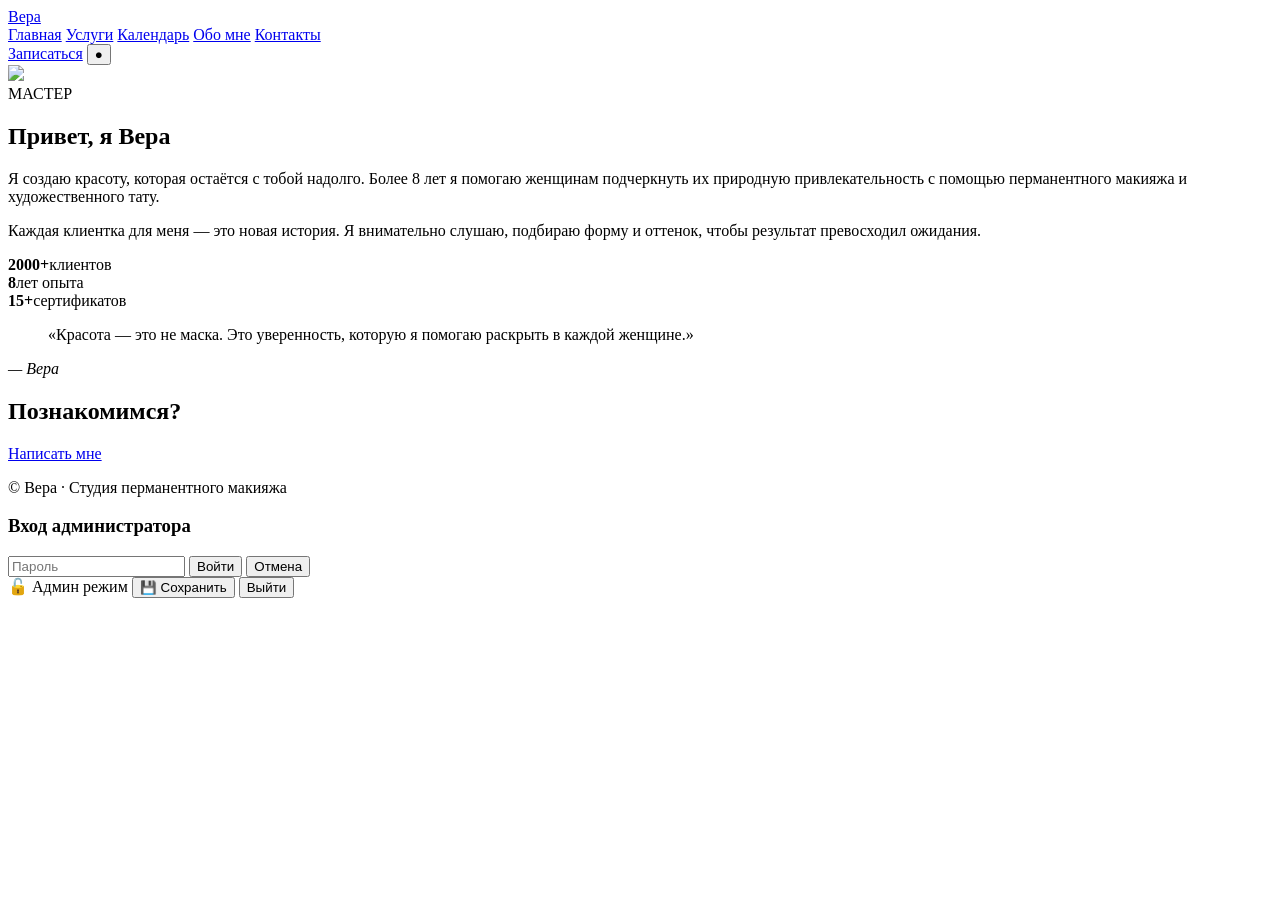
==== about.html @ 4f4e4d84 "Fix cache issues - load only from GitHub" ====
<!DOCTYPE html>
<html lang="ru">
<head>
<meta charset="UTF-8">
<title>Обо мне — Вера</title>
<meta name="viewport" content="width=device-width, initial-scale=1.0, maximum-scale=1.0">
<meta http-equiv="Cache-Control" content="no-cache, no-store, must-revalidate">
<meta http-equiv="Pragma" content="no-cache">
<meta http-equiv="Expires" content="0">
<link rel="stylesheet" href="css/style.css">
</head>
<body>

<header id="header">
  <a href="index.html" class="logo" data-edit="site-name">Вера</a>
  <nav>
    <a href="index.html" data-edit="nav-home">Главная</a>
    <a href="services.html" data-edit="nav-services">Услуги</a>
    <a href="calendar.html" data-edit="nav-calendar">Календарь</a>
    <a href="about.html" data-edit="nav-about">Обо мне</a>
    <a href="contacts.html" data-edit="nav-contacts">Контакты</a>
  </nav>
  <a href="https://t.me/+79506960909" class="btn-book" data-edit="btn-book">Записаться</a>
  <button id="adminBtn">●</button>
</header>

<section class="about-section">
  <div class="about-photo">
    <img src="https://images.unsplash.com/photo-1494790108377-be9c29b29330?w=800&q=80" data-edit-img="about-img">
  </div>
  <div class="about-text">
    <span class="about-label" data-edit="about-label">МАСТЕР</span>
    <h1 data-edit="about-h1">Привет, я Вера</h1>
    <p data-edit="about-p1">Я создаю красоту, которая остаётся с тобой надолго. Более 8 лет я помогаю женщинам подчеркнуть их природную привлекательность с помощью перманентного макияжа и художественного тату.</p>
    <p data-edit="about-p2">Каждая клиентка для меня — это новая история. Я внимательно слушаю, подбираю форму и оттенок, чтобы результат превосходил ожидания.</p>
    <div class="stats">
      <div><b data-edit="stat-1-num">2000+</b><span data-edit="stat-1-lbl">клиентов</span></div>
      <div><b data-edit="stat-2-num">8</b><span data-edit="stat-2-lbl">лет опыта</span></div>
      <div><b data-edit="stat-3-num">15+</b><span data-edit="stat-3-lbl">сертификатов</span></div>
    </div>
  </div>
</section>

<section class="quote-section">
  <blockquote data-edit="quote-text">«Красота — это не маска. Это уверенность, которую я помогаю раскрыть в каждой женщине.»</blockquote>
  <cite data-edit="quote-author">— Вера</cite>
</section>

<section id="cta-block">
  <h2 data-edit="about-cta-title">Познакомимся?</h2>
  <a href="https://t.me/+79506960909" class="big-btn" data-edit="about-cta-btn">Написать мне</a>
</section>

<footer>
  <p data-edit="footer-text">© Вера · Студия перманентного макияжа</p>
</footer>

<div id="adminModal" class="admin-modal">
  <div class="admin-box">
    <h3>Вход администратора</h3>
    <input type="password" id="adminPass" placeholder="Пароль">
    <button id="adminLogin">Войти</button>
    <button id="adminClose">Отмена</button>
  </div>
</div>
<div id="adminPanel" class="admin-panel">
  <span>🔓 Админ режим</span>
  <button id="adminSave">💾 Сохранить</button>
  <button id="adminLogout">Выйти</button>
</div>

<script src="js/github-sync.js"></script>
<script src="js/main.js"></script>
</body>
</html>
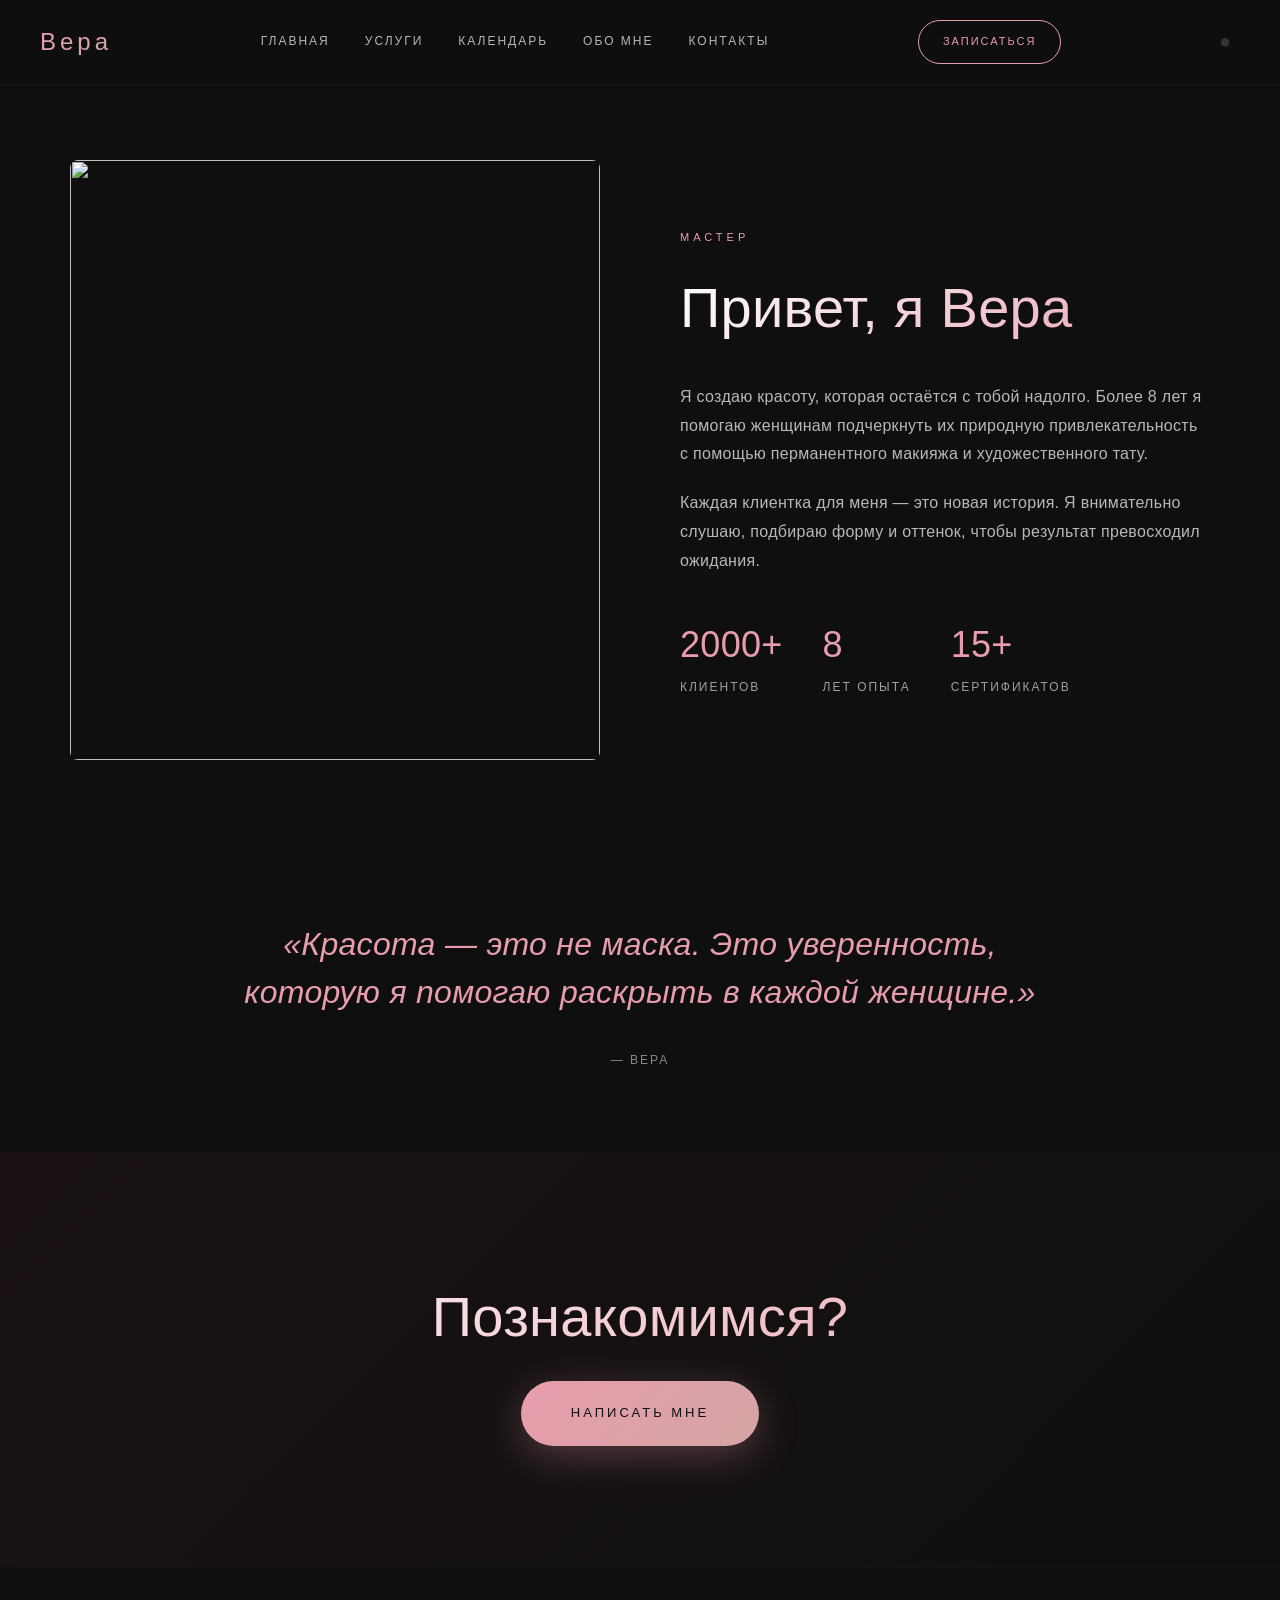
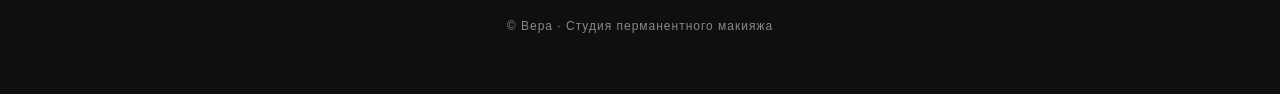
==== commit eb87b738: "Добавлена кнопка Редактировать и постоянная авторизация админа - Авторизация теперь сохраняется в lo" ====
--- a/about.html
+++ b/about.html
@@ -21,6 +21,7 @@
     <a href="contacts.html" data-edit="nav-contacts">Контакты</a>
   </nav>
   <a href="https://t.me/+79506960909" class="btn-book" data-edit="btn-book">Записаться</a>
+  <button id="editBtn" class="btn-edit" style="display:none">✏ Редактировать</button>
   <button id="adminBtn">●</button>
 </header>
 
--- a/css/style.css
+++ b/css/style.css
@@ -0,0 +1,387 @@
+/* === RESET === */
+*{margin:0;padding:0;box-sizing:border-box;-webkit-tap-highlight-color:transparent}
+html,body{overflow-x:hidden}
+body{
+  font-family:'Helvetica Neue',Arial,sans-serif;
+  background:#0f0f0f;color:#fff;
+  font-weight:300;letter-spacing:0.3px;
+  line-height:1.6;
+}
+a{color:inherit;text-decoration:none}
+img{max-width:100%;display:block}
+
+/* === PRELOADER === */
+#loader{
+  position:fixed;inset:0;background:#0f0f0f;z-index:9999;
+  display:flex;flex-direction:column;align-items:center;justify-content:center;
+  transition:opacity .8s;
+}
+#loader.hide{opacity:0;pointer-events:none}
+.loader-timeline{display:flex;align-items:center;gap:20px;margin-bottom:30px;font-size:11px;letter-spacing:3px;color:#888}
+.loader-timeline .line{width:120px;height:1px;background:#444}
+.loader-bar{width:200px;height:2px;background:#222;overflow:hidden}
+.loader-fill{height:100%;background:#e89dac;animation:fill 2s ease forwards}
+@keyframes fill{from{width:0}to{width:100%}}
+.loader-name{margin-top:30px;font-size:32px;letter-spacing:8px;font-weight:200}
+
+/* === HEADER === */
+#header{
+  position:fixed;top:0;left:0;right:0;z-index:100;
+  display:flex;align-items:center;justify-content:space-between;
+  padding:20px 40px;
+  background:rgba(15,15,15,0.85);
+  backdrop-filter:blur(20px);
+  -webkit-backdrop-filter:blur(20px);
+  border-bottom:1px solid rgba(255,255,255,0.05);
+}
+.logo{
+  font-size:24px;font-weight:300;letter-spacing:4px;
+  background:linear-gradient(135deg,#e89dac,#d4a5a5);
+  -webkit-background-clip:text;-webkit-text-fill-color:transparent;
+  background-clip:text;
+}
+#header nav{display:flex;gap:35px}
+#header nav a{
+  font-size:12px;letter-spacing:2px;text-transform:uppercase;
+  opacity:0.7;transition:opacity .3s;
+}
+#header nav a:hover{opacity:1}
+.btn-book{
+  padding:12px 24px;
+  border:1px solid #e89dac;
+  border-radius:50px;
+  font-size:11px;letter-spacing:2px;text-transform:uppercase;
+  color:#e89dac;transition:all .3s;
+}
+.btn-book:hover{background:#e89dac;color:#0f0f0f}
+.btn-edit{
+  padding:12px 24px;
+  border:1px solid #4CAF50;
+  border-radius:50px;
+  font-size:11px;letter-spacing:2px;text-transform:uppercase;
+  color:#4CAF50;transition:all .3s;
+  background:none;cursor:pointer;
+}
+.btn-edit:hover{background:#4CAF50;color:#0f0f0f}
+#adminBtn{
+  background:none;border:none;color:#333;font-size:20px;cursor:pointer;
+  width:30px;height:30px;
+}
+#adminBtn:hover{color:#e89dac}
+
+/* === HERO === */
+#hero{
+  min-height:100vh;display:flex;align-items:center;justify-content:center;
+  text-align:center;padding:120px 20px 60px;
+  background:radial-gradient(ellipse at center,#1a1a1a 0%,#0f0f0f 70%);
+  position:relative;overflow:hidden;
+}
+#hero::before{
+  content:'';position:absolute;inset:0;
+  background:url('https://images.unsplash.com/photo-1487412947147-5cebf100ffc2?w=1920&q=80') center/cover;
+  opacity:0.15;filter:blur(2px);
+}
+.hero-text{position:relative;z-index:2}
+.hero-text h1{
+  font-size:clamp(48px,8vw,120px);
+  font-weight:200;line-height:1;
+  letter-spacing:-2px;margin-bottom:30px;
+  background:linear-gradient(135deg,#fff 0%,#e89dac 50%,#d4a5a5 100%);
+  -webkit-background-clip:text;-webkit-text-fill-color:transparent;
+  background-clip:text;
+}
+.hero-text p{
+  font-size:14px;letter-spacing:4px;text-transform:uppercase;
+  opacity:0.6;margin-bottom:40px;
+}
+.hero-cta{
+  display:inline-block;padding:18px 40px;
+  border:1px solid rgba(232,157,172,0.5);
+  border-radius:50px;
+  font-size:13px;letter-spacing:3px;text-transform:uppercase;
+  transition:all .4s;
+  background:rgba(232,157,172,0.1);
+}
+.hero-cta:hover{background:#e89dac;color:#0f0f0f;transform:translateY(-2px)}
+
+/* === WORKS GRID (стиль WeLoveNoise) === */
+#works{padding:100px 30px;max-width:1400px;margin:0 auto}
+.section-title{
+  font-size:14px;letter-spacing:4px;text-transform:uppercase;
+  text-align:center;opacity:0.5;margin-bottom:60px;
+}
+.works-grid{
+  display:grid;
+  grid-template-columns:repeat(4,1fr);
+  grid-auto-rows:200px;
+  gap:15px;
+}
+.work-item{
+  position:relative;overflow:hidden;border-radius:4px;
+  background:#1a1a1a;cursor:pointer;
+}
+.work-item.big{grid-column:span 2;grid-row:span 2}
+.work-item img{
+  width:100%;height:100%;object-fit:cover;
+  transition:transform .8s,filter .4s;
+  filter:grayscale(20%) brightness(0.8);
+}
+.work-item:hover img{transform:scale(1.08);filter:grayscale(0) brightness(1)}
+.work-item span{
+  position:absolute;bottom:20px;left:20px;
+  font-size:12px;letter-spacing:2px;text-transform:uppercase;
+  background:rgba(0,0,0,0.6);padding:8px 14px;border-radius:3px;
+  opacity:0;transform:translateY(10px);transition:all .4s;
+}
+.work-item:hover span{opacity:1;transform:translateY(0)}
+
+/* === FEATURES === */
+#features{
+  display:grid;grid-template-columns:repeat(3,1fr);
+  gap:30px;padding:80px 40px;max-width:1400px;margin:0 auto;
+}
+.feature{
+  padding:50px 30px;
+  background:linear-gradient(135deg,#1a1a1a 0%,#161616 100%);
+  border:1px solid rgba(255,255,255,0.05);
+  border-radius:8px;transition:transform .4s;
+}
+.feature:hover{transform:translateY(-8px);border-color:rgba(232,157,172,0.3)}
+.feature-num{
+  font-size:48px;font-weight:100;color:#e89dac;margin-bottom:20px;
+}
+.feature h3{
+  font-size:20px;font-weight:400;margin-bottom:15px;letter-spacing:1px;
+}
+.feature p{font-size:14px;opacity:0.6;line-height:1.7}
+
+/* === CTA BLOCK === */
+#cta-block{
+  padding:120px 30px;text-align:center;
+  background:linear-gradient(135deg,#1a1212 0%,#0f0f0f 100%);
+}
+#cta-block h2{
+  font-size:clamp(32px,5vw,56px);font-weight:200;margin-bottom:20px;
+  background:linear-gradient(135deg,#fff,#e89dac);
+  -webkit-background-clip:text;-webkit-text-fill-color:transparent;
+  background-clip:text;
+}
+#cta-block p{opacity:0.6;margin-bottom:40px;letter-spacing:2px;font-size:13px;text-transform:uppercase}
+.big-btn{
+  display:inline-block;padding:22px 50px;
+  background:linear-gradient(135deg,#e89dac,#d4a5a5);
+  color:#0f0f0f;border-radius:50px;
+  font-size:13px;letter-spacing:3px;text-transform:uppercase;font-weight:500;
+  transition:all .4s;
+  box-shadow:0 10px 40px rgba(232,157,172,0.3);
+}
+.big-btn:hover{transform:translateY(-3px);box-shadow:0 15px 50px rgba(232,157,172,0.5)}
+
+/* === PAGE HERO === */
+.page-hero{
+  padding:160px 30px 60px;text-align:center;
+}
+.page-hero h1{
+  font-size:clamp(40px,7vw,80px);font-weight:200;
+  background:linear-gradient(135deg,#fff,#e89dac);
+  -webkit-background-clip:text;-webkit-text-fill-color:transparent;
+  background-clip:text;margin-bottom:20px;
+}
+.page-hero p{opacity:0.6;letter-spacing:2px;font-size:13px;text-transform:uppercase}
+
+/* === SERVICES LIST === */
+.services-list{max-width:1200px;margin:0 auto;padding:60px 30px}
+.service-card{
+  display:grid;grid-template-columns:1fr 1fr;gap:50px;
+  align-items:center;margin-bottom:100px;
+}
+.service-card.reverse{direction:rtl}
+.service-card.reverse .service-info{direction:ltr}
+.service-card img{
+  width:100%;height:400px;object-fit:cover;border-radius:8px;
+  filter:grayscale(15%);transition:filter .4s;
+}
+.service-card:hover img{filter:grayscale(0)}
+.service-info h2{
+  font-size:36px;font-weight:300;margin-bottom:20px;letter-spacing:1px;
+}
+.service-info p{opacity:0.7;font-size:15px;line-height:1.8;margin-bottom:25px}
+.price{
+  display:inline-block;font-size:24px;color:#e89dac;font-weight:300;
+  padding:10px 25px;border:1px solid rgba(232,157,172,0.3);border-radius:50px;
+}
+
+/* === ABOUT === */
+.about-section{
+  display:grid;grid-template-columns:1fr 1fr;gap:80px;
+  max-width:1200px;margin:0 auto;padding:160px 30px 80px;
+  align-items:center;
+}
+.about-photo img{
+  width:100%;height:600px;object-fit:cover;border-radius:8px;
+  filter:grayscale(10%);
+}
+.about-label{
+  font-size:11px;letter-spacing:4px;color:#e89dac;text-transform:uppercase;
+}
+.about-text h1{
+  font-size:56px;font-weight:200;margin:15px 0 30px;
+  background:linear-gradient(135deg,#fff,#e89dac);
+  -webkit-background-clip:text;-webkit-text-fill-color:transparent;
+  background-clip:text;
+}
+.about-text p{opacity:0.7;margin-bottom:20px;line-height:1.8}
+.stats{display:flex;gap:40px;margin-top:40px}
+.stats > div{display:flex;flex-direction:column}
+.stats b{font-size:36px;color:#e89dac;font-weight:200}
+.stats span{font-size:12px;letter-spacing:2px;opacity:0.6;text-transform:uppercase;margin-top:5px}
+
+.quote-section{
+  text-align:center;padding:80px 30px;max-width:900px;margin:0 auto;
+}
+.quote-section blockquote{
+  font-size:clamp(20px,3vw,32px);font-weight:200;font-style:italic;
+  line-height:1.5;margin-bottom:30px;
+  color:#e89dac;
+}
+.quote-section cite{opacity:0.5;letter-spacing:2px;font-size:12px;text-transform:uppercase;font-style:normal}
+
+/* === CONTACTS === */
+.contacts-section{
+  max-width:1100px;margin:0 auto;padding:160px 30px 80px;text-align:center;
+}
+.contacts-section h1{
+  font-size:clamp(40px,6vw,72px);font-weight:200;margin-bottom:15px;
+  background:linear-gradient(135deg,#fff,#e89dac);
+  -webkit-background-clip:text;-webkit-text-fill-color:transparent;
+  background-clip:text;
+}
+.contacts-section > p{opacity:0.6;letter-spacing:2px;font-size:13px;text-transform:uppercase;margin-bottom:60px}
+.contacts-grid{
+  display:grid;grid-template-columns:repeat(2,1fr);gap:20px;margin-bottom:60px;
+}
+.contact-card{
+  padding:40px 30px;
+  background:linear-gradient(135deg,#1a1a1a,#161616);
+  border:1px solid rgba(255,255,255,0.05);
+  border-radius:8px;
+  display:flex;flex-direction:column;align-items:center;gap:10px;
+  transition:all .4s;
+}
+.contact-card:hover{
+  transform:translateY(-5px);border-color:rgba(232,157,172,0.4);
+  background:linear-gradient(135deg,#1f1818,#161616);
+}
+.contact-icon{font-size:32px;color:#e89dac;margin-bottom:10px}
+.contact-card b{font-size:18px;font-weight:400;letter-spacing:1px}
+.contact-card span{font-size:13px;opacity:0.6}
+.address-block{
+  padding:40px;border-top:1px solid rgba(255,255,255,0.05);
+}
+.address-block h3{font-size:14px;letter-spacing:3px;text-transform:uppercase;color:#e89dac;margin-bottom:15px}
+.address-block p{opacity:0.7;margin-bottom:8px}
+
+/* === FOOTER === */
+footer{
+  padding:50px 30px;text-align:center;
+  border-top:1px solid rgba(255,255,255,0.05);
+  opacity:0.5;font-size:12px;letter-spacing:1px;
+}
+footer p{margin-bottom:8px}
+
+/* === ADMIN === */
+.admin-modal{
+  display:none;position:fixed;inset:0;background:rgba(0,0,0,0.9);
+  z-index:10000;align-items:center;justify-content:center;
+}
+.admin-modal.show{display:flex}
+.admin-box{
+  background:#1a1a1a;padding:40px;border-radius:8px;
+  border:1px solid rgba(232,157,172,0.3);
+  display:flex;flex-direction:column;gap:15px;min-width:300px;
+}
+.admin-box h3{font-weight:300;letter-spacing:2px;margin-bottom:10px}
+.admin-box input{
+  padding:14px;background:#0f0f0f;border:1px solid #333;
+  color:#fff;border-radius:4px;font-size:14px;
+}
+.admin-box button{
+  padding:12px;background:#e89dac;color:#0f0f0f;border:none;
+  border-radius:4px;cursor:pointer;font-size:12px;letter-spacing:2px;
+  text-transform:uppercase;
+}
+.admin-box button:last-child{background:transparent;color:#666;border:1px solid #333}
+
+.admin-panel{
+  display:none;position:fixed;bottom:0;left:0;right:0;
+  background:#e89dac;color:#0f0f0f;padding:15px 30px;
+  z-index:9998;align-items:center;justify-content:space-between;
+  font-size:13px;letter-spacing:1px;
+}
+.admin-panel.show{display:flex}
+.admin-panel button{
+  padding:8px 20px;background:#0f0f0f;color:#e89dac;border:none;
+  border-radius:4px;cursor:pointer;margin-left:10px;font-size:11px;
+  letter-spacing:1px;text-transform:uppercase;
+}
+body.admin-mode [data-edit]{
+  outline:1px dashed rgba(232,157,172,0.5);outline-offset:3px;
+  cursor:text;transition:outline .2s;
+}
+body.admin-mode [data-edit]:hover{outline:1px solid #e89dac;background:rgba(232,157,172,0.1)}
+body.admin-mode [data-edit-img]{
+  outline:2px dashed #e89dac;cursor:pointer;
+}
+
+/* === МОБИЛЬНАЯ ВЕРСИЯ === */
+@media (max-width:768px){
+  #header{padding:15px 20px;flex-wrap:wrap}
+  #header nav{
+    order:3;width:100%;justify-content:space-around;
+    margin-top:15px;padding-top:15px;
+    border-top:1px solid rgba(255,255,255,0.05);
+    gap:10px;
+  }
+  #header nav a{font-size:10px;letter-spacing:1px}
+  .logo{font-size:20px;letter-spacing:3px}
+  .btn-book{padding:8px 16px;font-size:10px}
+  
+  .hero-text h1{font-size:56px;letter-spacing:-1px}
+  .hero-text p{font-size:11px;letter-spacing:2px}
+  
+  .works-grid{
+    grid-template-columns:repeat(2,1fr);
+    grid-auto-rows:160px;gap:10px;
+  }
+  .work-item.big{grid-column:span 2;grid-row:span 1}
+  .work-item span{font-size:10px;padding:6px 10px;bottom:10px;left:10px;opacity:1}
+  
+  #features{grid-template-columns:1fr;gap:15px;padding:60px 20px}
+  .feature{padding:35px 25px}
+  
+  .service-card,.service-card.reverse{
+    grid-template-columns:1fr;direction:ltr;gap:25px;margin-bottom:60px;
+  }
+  .service-card img{height:280px}
+  .service-info h2{font-size:28px}
+  
+  .about-section{grid-template-columns:1fr;gap:40px;padding:120px 20px 60px}
+  .about-photo img{height:400px}
+  .about-text h1{font-size:40px}
+  .stats{gap:25px;flex-wrap:wrap}
+  .stats b{font-size:28px}
+  
+  .contacts-grid{grid-template-columns:1fr;gap:15px}
+  .contact-card{padding:30px 20px}
+  
+  #cta-block{padding:80px 20px}
+  .big-btn{padding:18px 35px;font-size:11px;letter-spacing:2px}
+  
+  .admin-panel{padding:12px 15px;font-size:11px;flex-wrap:wrap;gap:8px}
+}
+
+@media (max-width:480px){
+  .hero-text h1{font-size:44px}
+  .works-grid{grid-auto-rows:140px}
+  .page-hero{padding:130px 20px 40px}
+}
